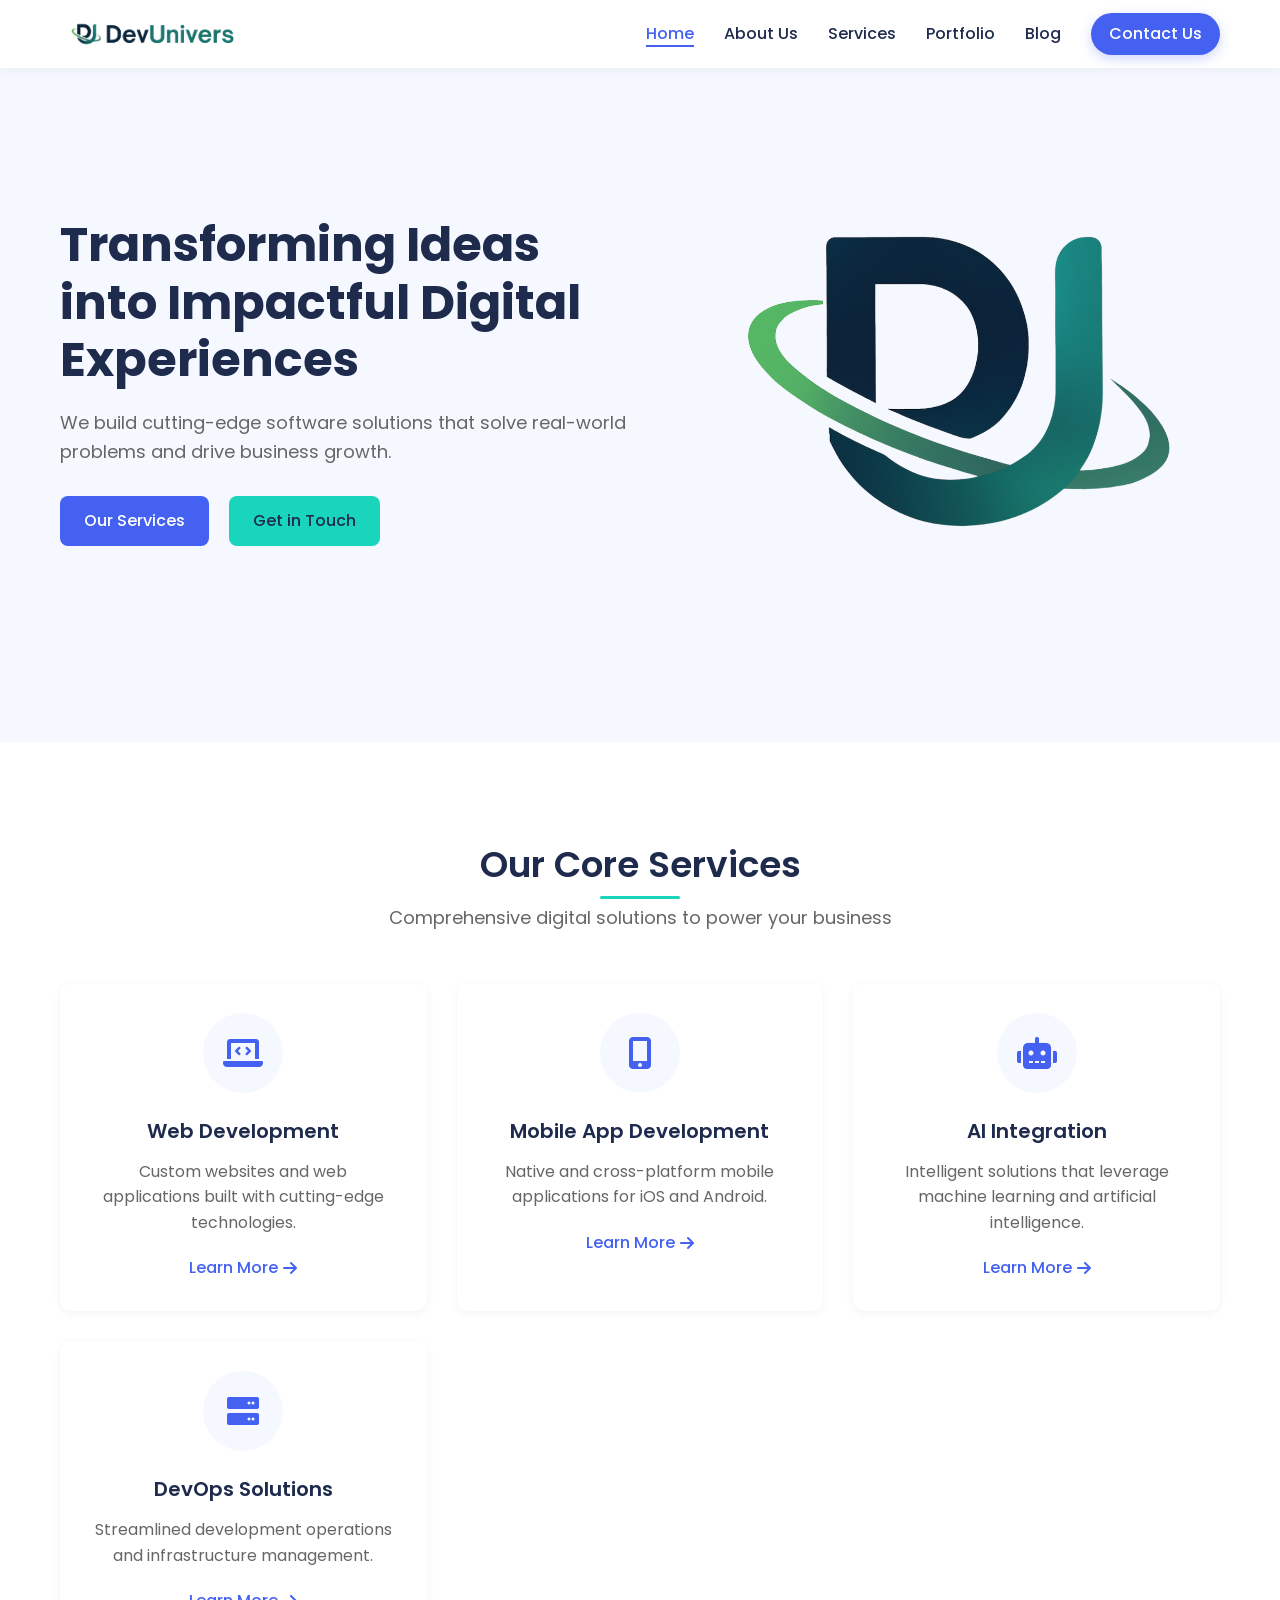
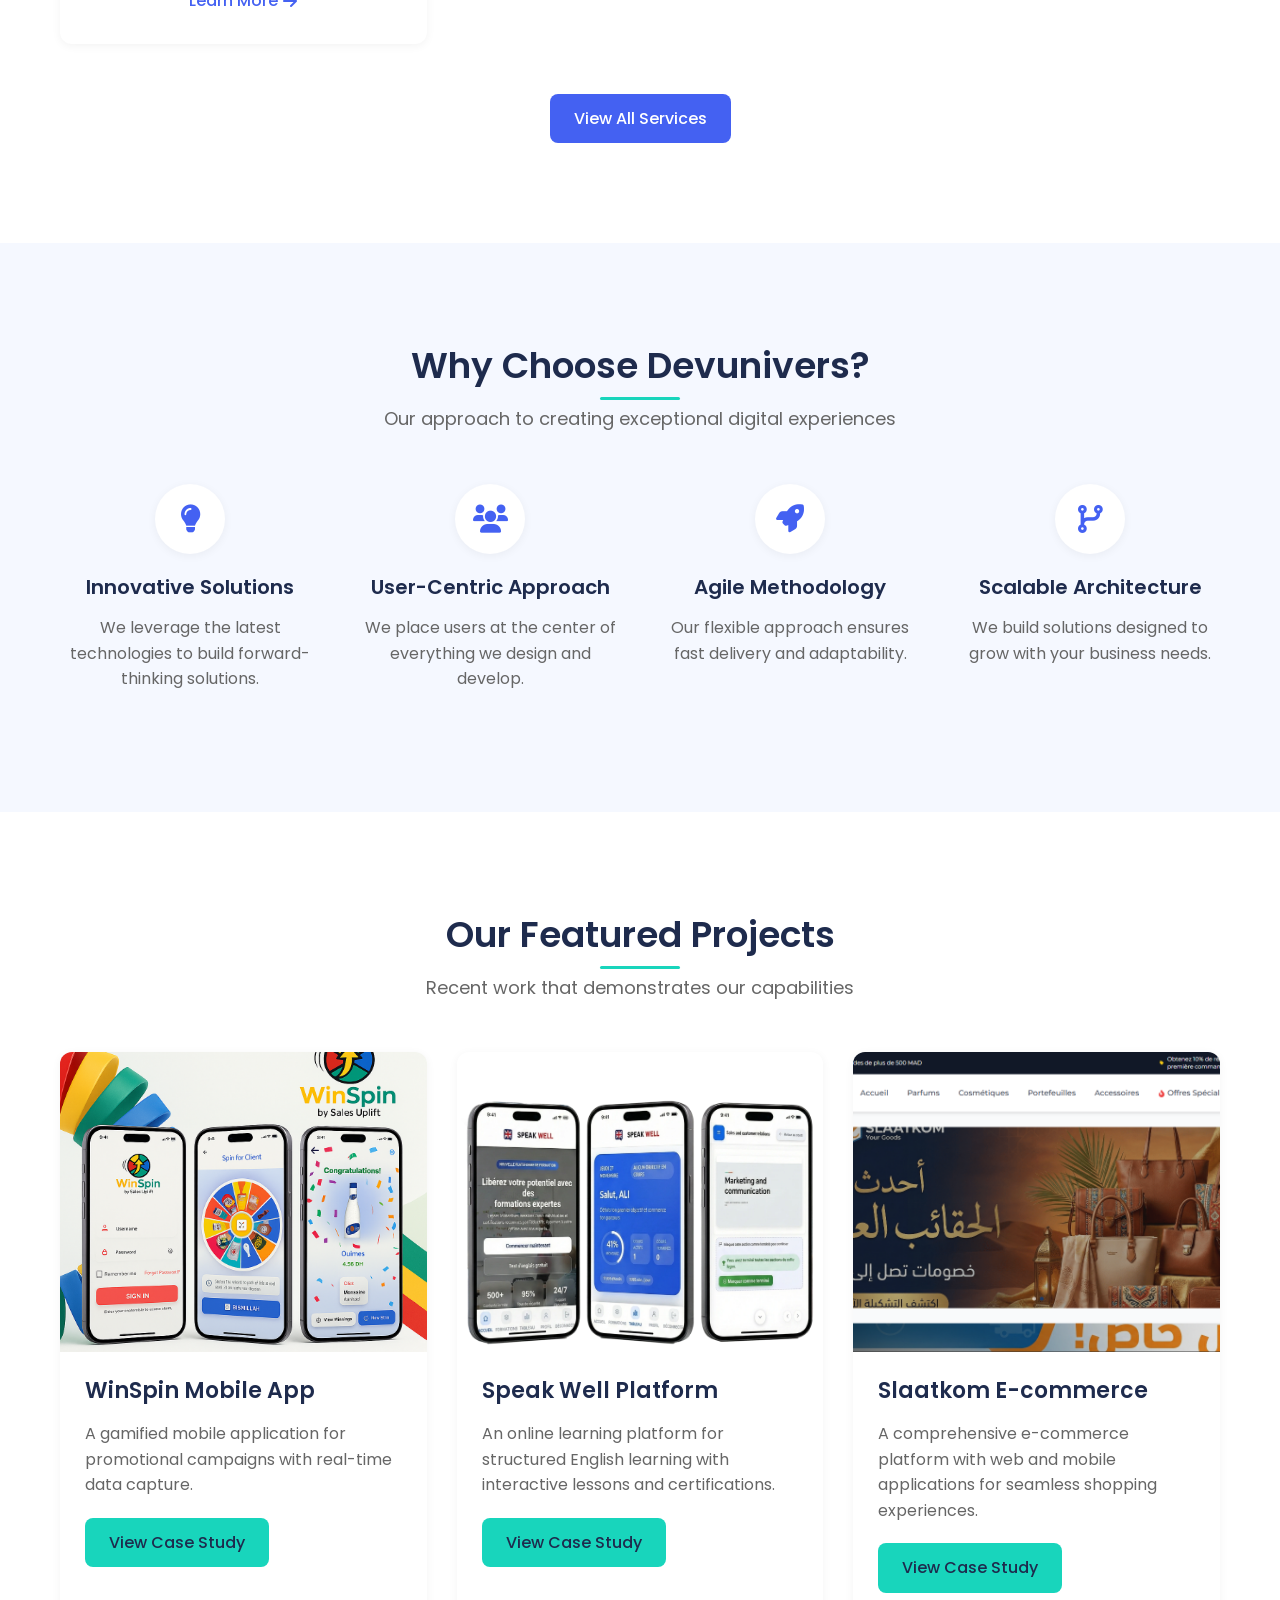
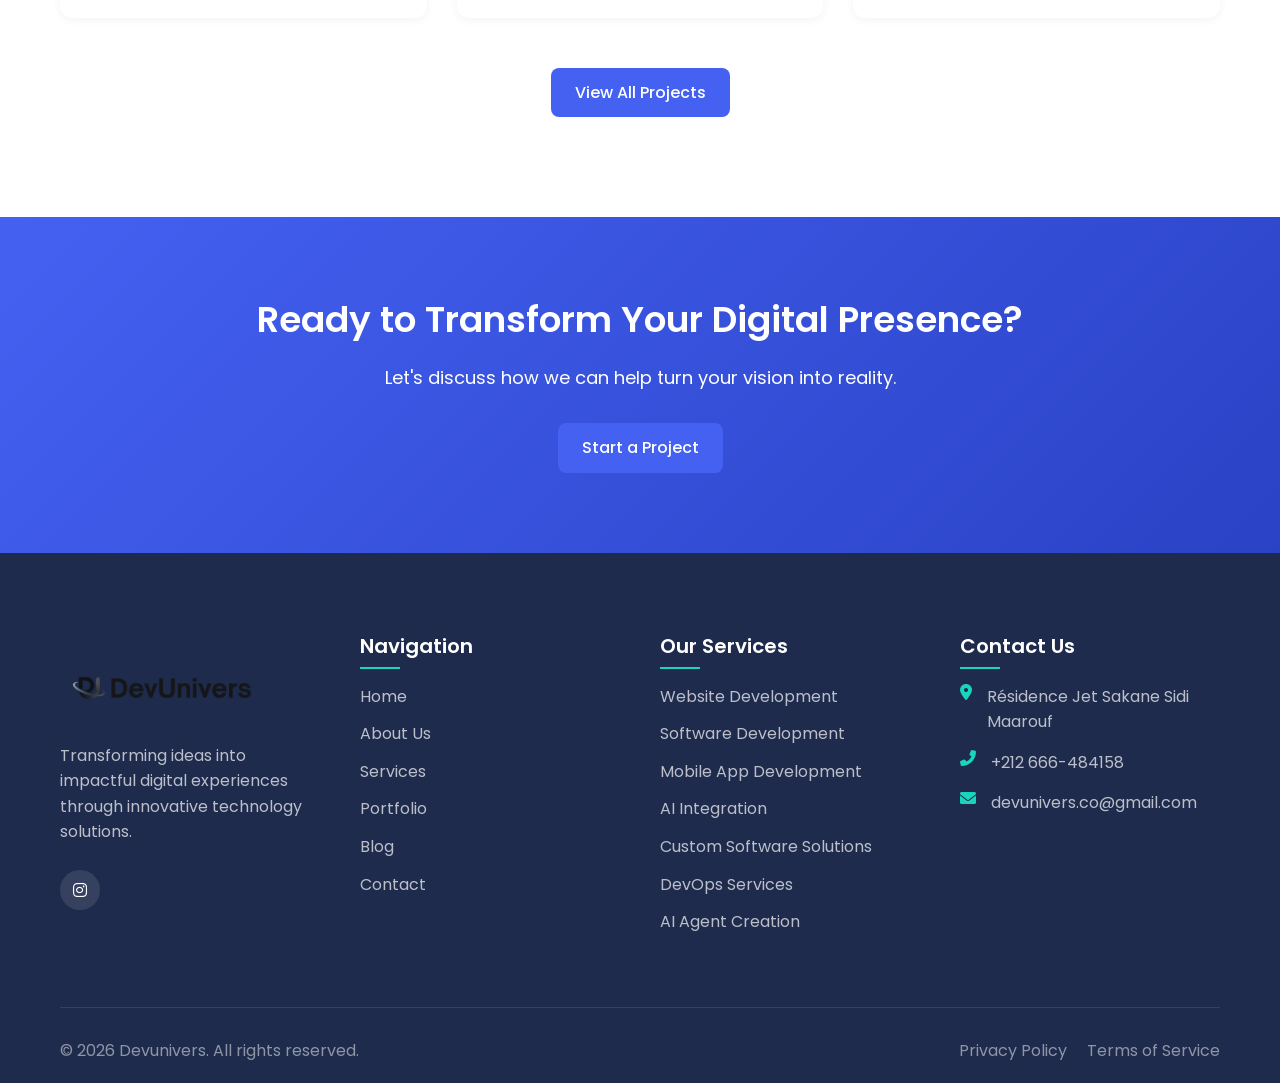
==== index.html @ 04365ad2 "Add files via upload" ====
<!DOCTYPE html>
<html lang="en">
<head>
  <meta charset="UTF-8">
  <meta http-equiv="refresh" content="0; url=/home/">
  <meta name="viewport" content="width=device-width, initial-scale=1.0">
  <title>Devunivers</title>
  <script>window.location.replace('/home/');</script>
</head>
<body></body>
</html>
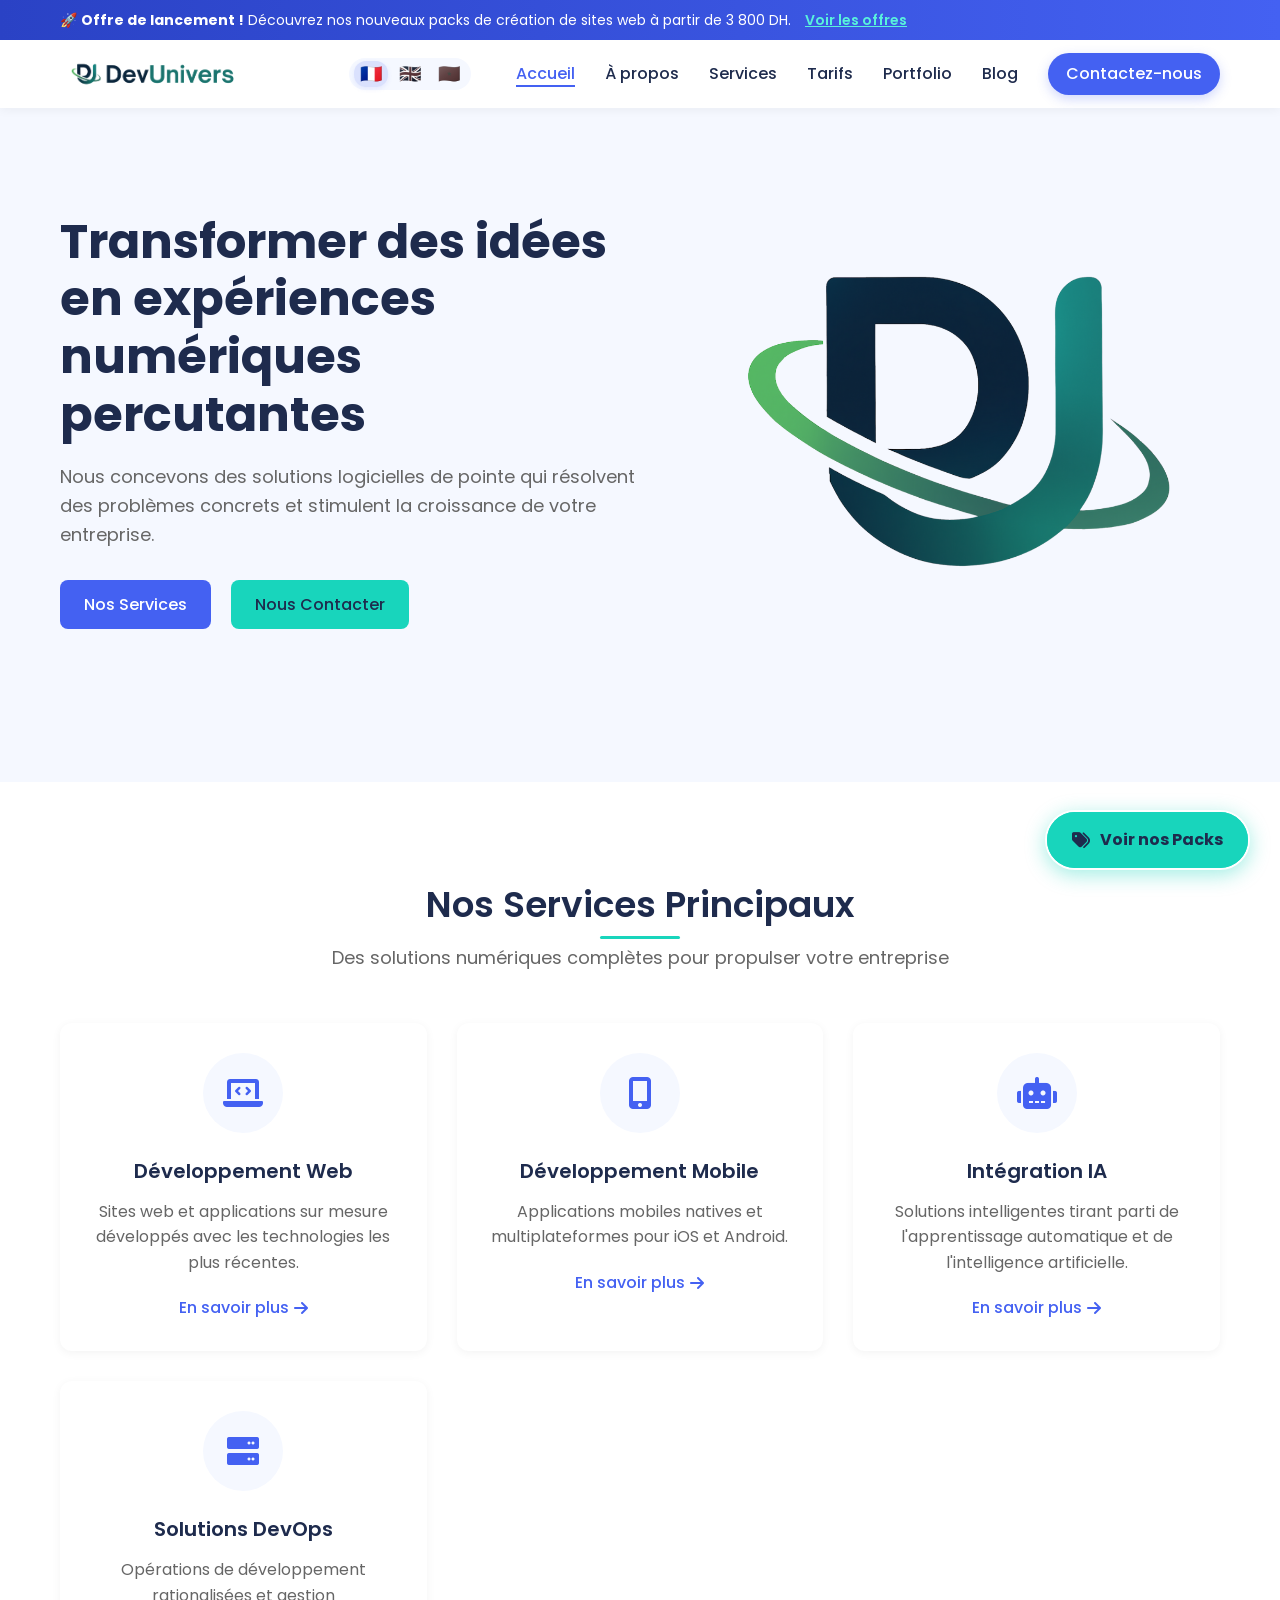
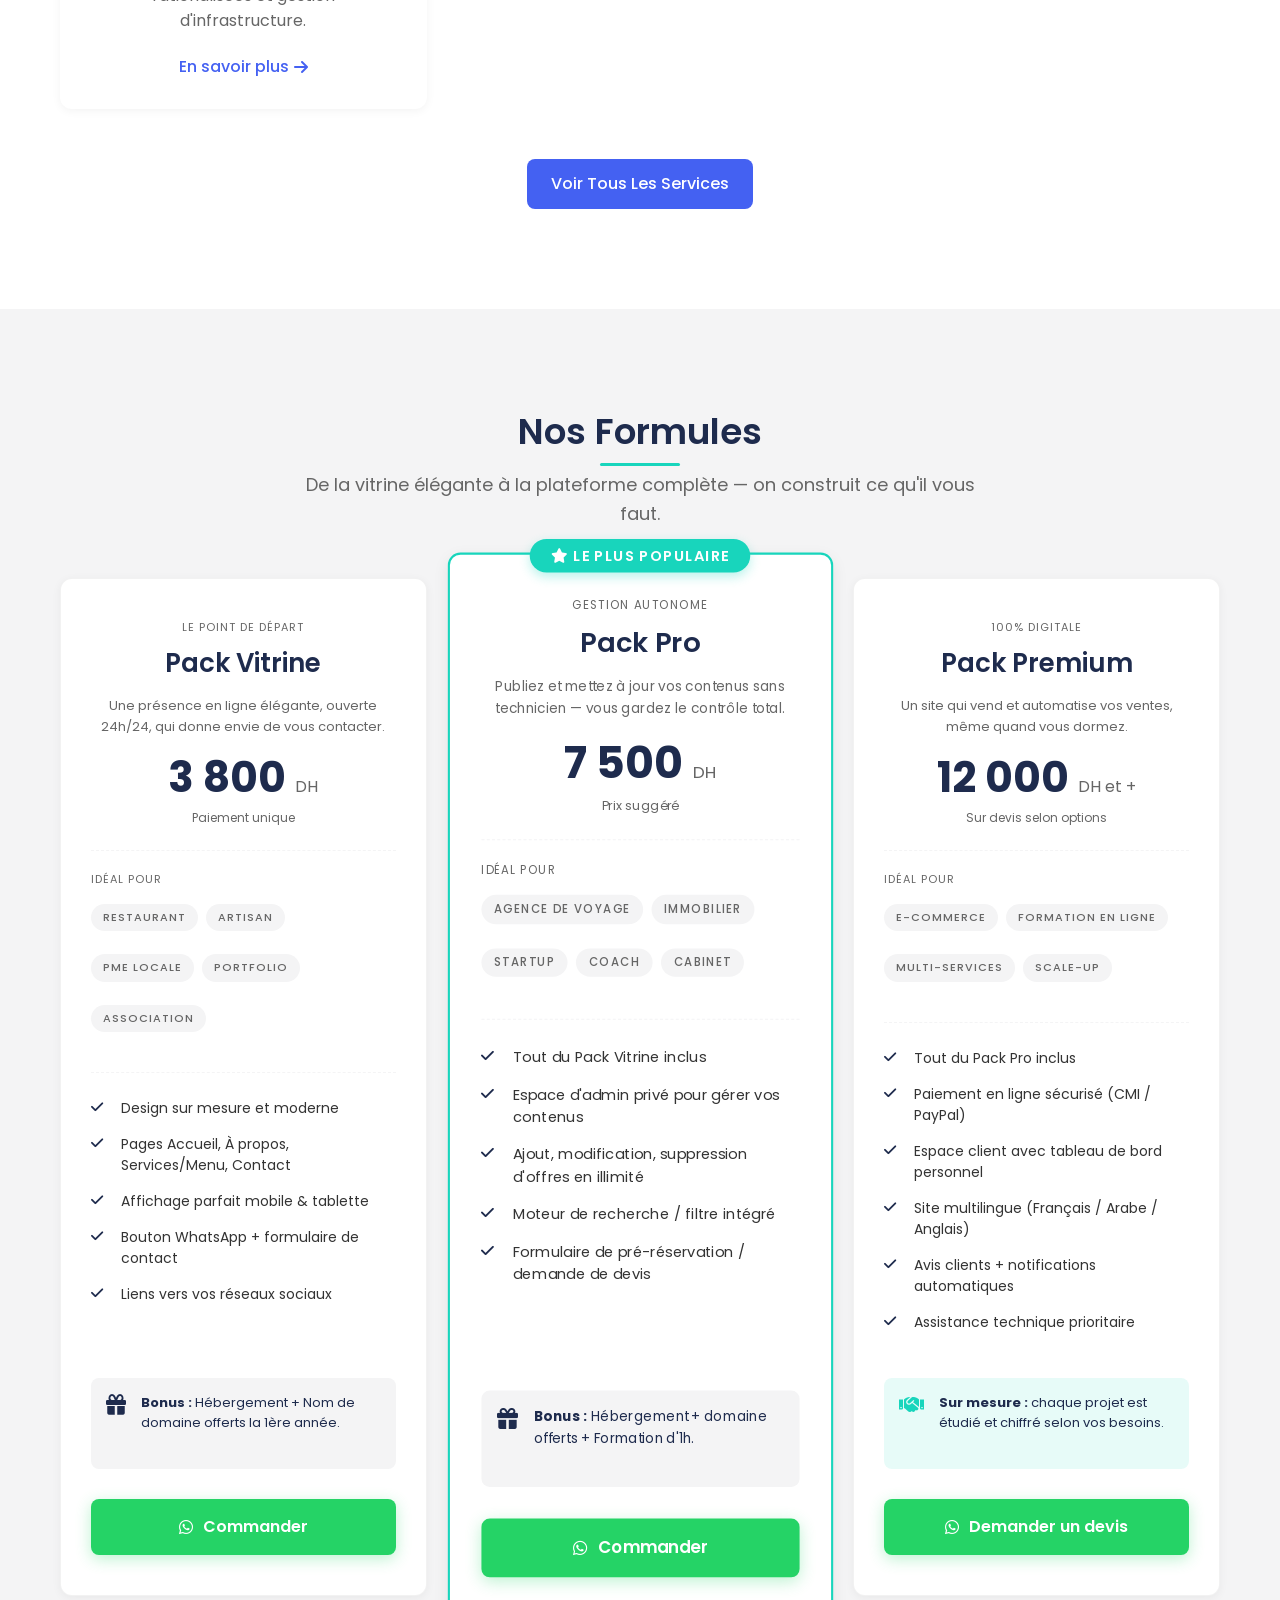
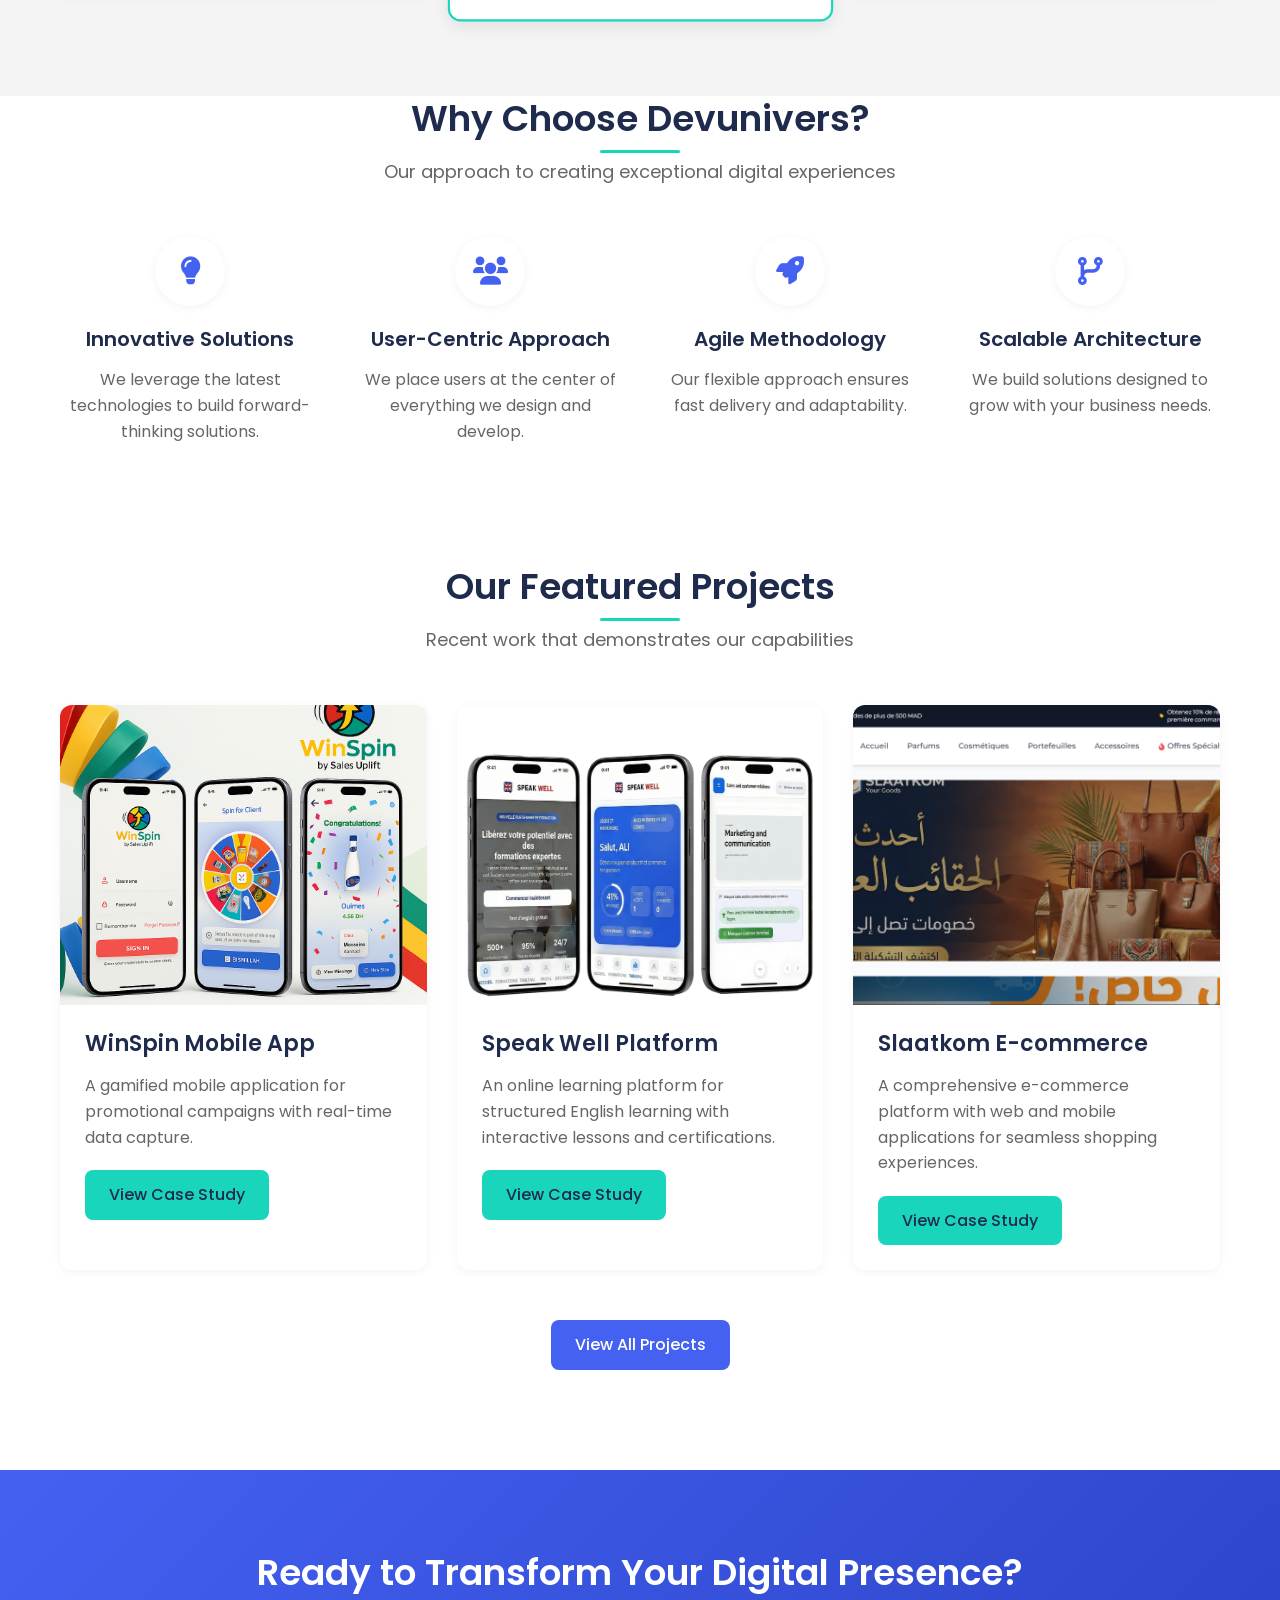
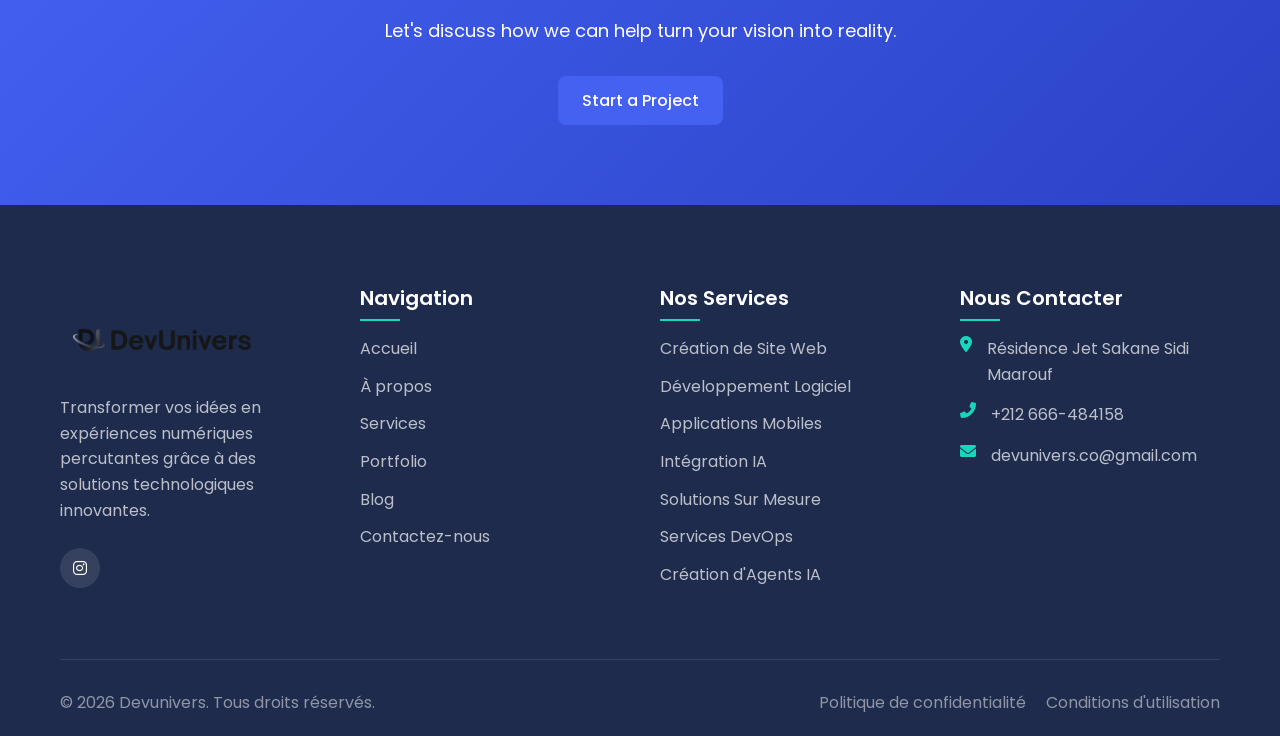
==== commit 3a2bfb79: "Add files via upload" ====
--- a/index.html
+++ b/index.html
@@ -2,10 +2,19 @@
 <html lang="en">
 <head>
   <meta charset="UTF-8">
-  <meta http-equiv="refresh" content="0; url=/home/">
+  <meta http-equiv="refresh" content="0; url=./home/">
   <meta name="viewport" content="width=device-width, initial-scale=1.0">
   <title>Devunivers</title>
-  <script>window.location.replace('/home/');</script>
+  <script>window.location.replace('./home/');</script>
+  <!-- Google tag (gtag.js) -->
+  <script async src="https://www.googletagmanager.com/gtag/js?id=G-XHC1N62JXK"></script>
+  <script>
+    window.dataLayer = window.dataLayer || [];
+    function gtag(){dataLayer.push(arguments);}
+    gtag('js', new Date());
+
+    gtag('config', 'G-XHC1N62JXK');
+  </script>
 </head>
 <body></body>
 </html>
